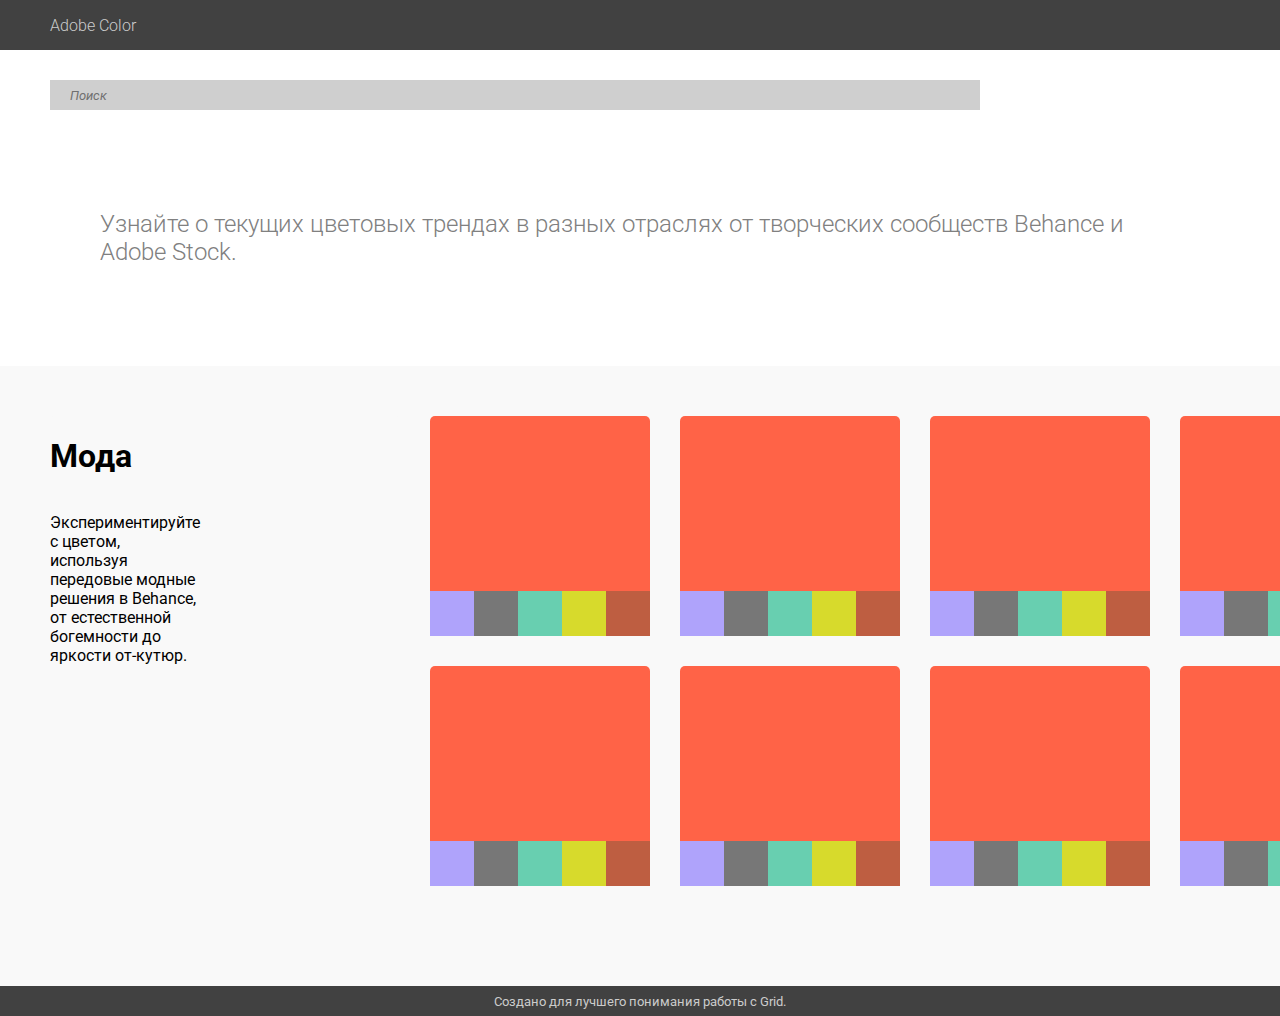
==== students/nataiaBrega/index.html @ c28725a4 "init" ====
<!DOCTYPE html>
<html lang="en">

<head>
    <meta charset="UTF-8">
    <meta name="viewport" content="width=device-width, initial-scale=1.0">
    <title>MyGrid</title>
    <link rel="stylesheet" href="style.css">
    <link rel="preconnect" href="https://fonts.gstatic.com">
    <link href="https://fonts.googleapis.com/css2?family=Roboto:wght@500;400;300;100&display=swap" rel="stylesheet">
</head>

<body>
    <header>
        Adobe Color
    </header>
    <nav>
        Поиск
    </nav>
    <section>
        Узнайте о текущих цветовых трендах в разных отраслях от творческих сообществ Behance и Adobe Stock.
    </section>
    <div class="grid">
        <div class="left">
            <h1>Мода</h1>
            <p>Экспериментируйте с цветом, используя передовые модные решения в Behance, от естественной богемности до
                яркости от-кутюр.
            </p>
        </div>
        <div class="center">
            <div></div>
            <div></div>
            <div></div>
            <div></div>
            <div></div>
        </div>
        <div class="center">
            <div></div>
            <div></div>
            <div></div>
            <div></div>
            <div></div>
        </div>
        <div class="center">
            <div></div>
            <div></div>
            <div></div>
            <div></div>
            <div></div>
        </div>
        <div class="center">
            <div></div>
            <div></div>
            <div></div>
            <div></div>
            <div></div>
        </div>
        <div class="center">
            <div></div>
            <div></div>
            <div></div>
            <div></div>
            <div></div>
        </div>
        <div class="center">
            <div></div>
            <div></div>
            <div></div>
            <div></div>
            <div></div>
        </div>
        <div class="center">
            <div></div>
            <div></div>
            <div></div>
            <div></div>
            <div></div>
        </div>
        <div class="center">
            <div></div>
            <div></div>
            <div></div>
            <div></div>
            <div></div>
        </div>
        <div class="center">
            <div></div>
            <div></div>
            <div></div>
            <div></div>
            <div></div>
        </div>
        <div class="center">
            <div></div>
            <div></div>
            <div></div>
            <div></div>
            <div></div>
        </div>
    </div>
    <footer>
        Создано для лучшего понимания работы с Grid.
    </footer>
</body>

</html>
---- students/nataiaBrega/style.css ----
body {
    margin: 0;
    padding: 0;
    font-family: 'Roboto', sans-serif;
}

header {
    display: flex;
    justify-content: start;
    align-items: center;
    height: 50px;
    width: 100%;
    top: 0px;
    background-color: rgb(65, 65, 65);
    color: rgb(204, 204, 204);
    padding-left: 50px;
    font-weight: 300;
    position: fixed;
}

nav {
    display: flex;
    justify-content: start;
    align-items: center;
    height: 20px;
    background-color: rgb(207, 207, 207);
    color: rgb(112, 112, 112);
    margin: 80px 300px 0px 50px;
    padding: 5px;
    padding-left: 20px;
    font-style: italic;
    font-size: small;
}

section {
    display: flex;
    justify-content: start;
    align-items: center;
    padding: 100px;
    font-weight: 300;
    font-size: x-large;
    color: grey;
}

.grid {
    display: grid;
    gap: 30px;
    padding: 50px;
    padding-bottom: 100px;
    background-color: rgb(249, 249, 249);
    grid-template-areas:
        "left center center center center center"
        "left center center center center center";
    grid-template-columns: 2fr repeat(5, 1fr);
    grid-template-rows: 1fr 1fr;
}

.left {
    grid-area: left;
    background-color: rgb(249, 249, 249);
}

.center {
    background-color: tomato;
}

.grid .left{
    display: flex;
    flex-direction: column;
    justify-content: start;
    align-items: flex-start;
    padding-right: 200px;
}

.center {
    display: flex;
    align-items: flex-end;
    justify-content: space-between;
    height: 220px;
    width: 220px;
    display: flex;
}

.center div {
    display: flex;
    height: 45px;
    width: 45px;
    border-radius: 0px !important;
}

.center div:nth-of-type(1) {
    background-color: rgb(175, 163, 251);
}

.center div:nth-of-type(2) {
    background-color: rgb(119, 119, 119);
}

.center div:nth-of-type(3) {
    background-color: rgb(104, 207, 176);
}

.center div:nth-of-type(4) {
    background-color: rgb(215, 218, 44);
}

.center div:nth-of-type(5) {
    background-color: rgb(190, 94, 65);
}

.grid div {
    border-radius: 5px;
}

footer {
    display: flex;
    justify-content: center;
    align-items: center;
    height: 30px;
    width: 100%;
    background-color: rgb(65, 65, 65);
    color: rgb(204, 204, 204);
    font-size: small;
}
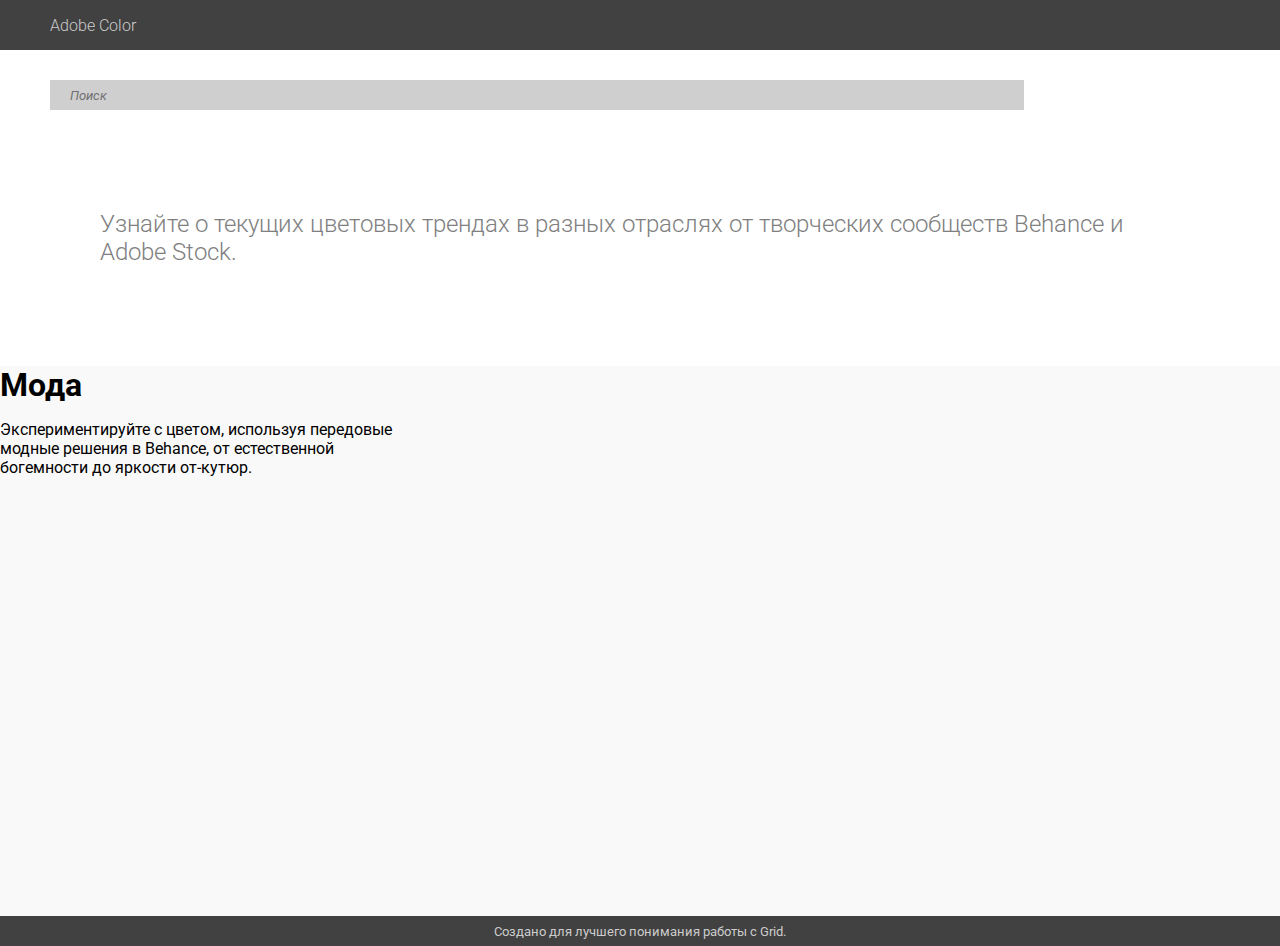
==== commit 7e83bdf1: "test" ====
--- a/students/nataiaBrega/index.html
+++ b/students/nataiaBrega/index.html
@@ -5,7 +5,7 @@
     <meta charset="UTF-8">
     <meta name="viewport" content="width=device-width, initial-scale=1.0">
     <title>MyGrid</title>
-    <link rel="stylesheet" href="style.css">
+    <link rel="stylesheet" href="./css/style.css">
     <link rel="preconnect" href="https://fonts.gstatic.com">
     <link href="https://fonts.googleapis.com/css2?family=Roboto:wght@500;400;300;100&display=swap" rel="stylesheet">
 </head>
@@ -17,87 +17,88 @@
     <nav>
         Поиск
     </nav>
-    <section>
+    <section class="topText">
         Узнайте о текущих цветовых трендах в разных отраслях от творческих сообществ Behance и Adobe Stock.
     </section>
-    <div class="grid">
+    <section class="main">
         <div class="left">
             <h1>Мода</h1>
             <p>Экспериментируйте с цветом, используя передовые модные решения в Behance, от естественной богемности до
-                яркости от-кутюр.
-            </p>
+                яркости от-кутюр.</p>
+            </div>
+        <div class="grid">
+            <div class="center">
+                <div></div>
+                <div></div>
+                <div></div>
+                <div></div>
+                <div></div>
+            </div>
+            <div class="center">
+                <div></div>
+                <div></div>
+                <div></div>
+                <div></div>
+                <div></div>
+            </div>
+            <div class="center">
+                <div></div>
+                <div></div>
+                <div></div>
+                <div></div>
+                <div></div>
+            </div>
+            <div class="center">
+                <div></div>
+                <div></div>
+                <div></div>
+                <div></div>
+                <div></div>
+            </div>
+            <div class="center">
+                <div></div>
+                <div></div>
+                <div></div>
+                <div></div>
+                <div></div>
+            </div>
+            <div class="center">
+                <div></div>
+                <div></div>
+                <div></div>
+                <div></div>
+                <div></div>
+            </div>
+            <div class="center">
+                <div></div>
+                <div></div>
+                <div></div>
+                <div></div>
+                <div></div>
+            </div>
+            <div class="center">
+                <div></div>
+                <div></div>
+                <div></div>
+                <div></div>
+                <div></div>
+            </div>
+            <div class="center">
+                <div></div>
+                <div></div>
+                <div></div>
+                <div></div>
+                <div></div>
+            </div>
+            <div class="center">
+                <div></div>
+                <div></div>
+                <div></div>
+                <div></div>
+                <div></div>
+            </div>
         </div>
-        <div class="center">
-            <div></div>
-            <div></div>
-            <div></div>
-            <div></div>
-            <div></div>
-        </div>
-        <div class="center">
-            <div></div>
-            <div></div>
-            <div></div>
-            <div></div>
-            <div></div>
-        </div>
-        <div class="center">
-            <div></div>
-            <div></div>
-            <div></div>
-            <div></div>
-            <div></div>
-        </div>
-        <div class="center">
-            <div></div>
-            <div></div>
-            <div></div>
-            <div></div>
-            <div></div>
-        </div>
-        <div class="center">
-            <div></div>
-            <div></div>
-            <div></div>
-            <div></div>
-            <div></div>
-        </div>
-        <div class="center">
-            <div></div>
-            <div></div>
-            <div></div>
-            <div></div>
-            <div></div>
-        </div>
-        <div class="center">
-            <div></div>
-            <div></div>
-            <div></div>
-            <div></div>
-            <div></div>
-        </div>
-        <div class="center">
-            <div></div>
-            <div></div>
-            <div></div>
-            <div></div>
-            <div></div>
-        </div>
-        <div class="center">
-            <div></div>
-            <div></div>
-            <div></div>
-            <div></div>
-            <div></div>
-        </div>
-        <div class="center">
-            <div></div>
-            <div></div>
-            <div></div>
-            <div></div>
-            <div></div>
-        </div>
-    </div>
+    </section>
     <footer>
         Создано для лучшего понимания работы с Grid.
     </footer>
--- a/students/nataiaBrega/css/style.css
+++ b/students/nataiaBrega/css/style.css
@@ -0,0 +1,137 @@
+@import './grid.css';
+@import './gallery.css';
+
+body {
+    margin: 0;
+    padding: 0;
+    font-family: 'Roboto', sans-serif;
+}
+
+header {
+    display: flex;
+    justify-content: start;
+    align-items: center;
+    height: 50px;
+    width: 100%;
+    top: 0px;
+    background-color: rgb(65, 65, 65);
+    color: rgb(204, 204, 204);
+    padding-left: 50px;
+    font-weight: 300;
+    position: fixed;
+}
+
+nav {
+    display: flex;
+    justify-content: start;
+    align-items: center;
+    height: 20px;
+    background-color: rgb(207, 207, 207);
+    color: rgb(112, 112, 112);
+    margin: 80px 20% 0px 50px;
+    padding: 5px;
+    padding-left: 20px;
+    font-style: italic;
+    font-size: small;
+}
+
+.topText {
+    display: flex;
+    justify-content: start;
+    align-items: center;
+    padding: 100px;
+    font-weight: 300;
+    font-size: x-large;
+    color: grey;
+}
+
+.left {
+    padding-left: var(--grid-padding);
+}
+
+.left h1 {
+    margin: 0px;
+}
+
+footer {
+    display: flex;
+    justify-content: center;
+    align-items: center;
+    height: 30px;
+    width: 100%;
+    background-color: rgb(65, 65, 65);
+    color: rgb(204, 204, 204);
+    font-size: small;
+}
+
+.main{
+    background-color: rgb(249, 249, 249);
+    padding-top: var(--grid-padding);
+}
+
+@media (max-width: 1030px){
+    header {
+        height: 40px;
+    }
+
+    .topText {
+        padding: 60px;
+        font-size: 20px;
+    }
+
+    .left {
+        padding-top: 30px;
+    }
+
+    .main {
+        padding-top: 0px;
+    }
+}
+
+@media (max-width: 750px){
+    header {
+        height: 30px;
+        font-size: 12px;
+    }
+
+    .topText {
+        padding: 50px;
+        font-size: 18px;
+    }
+
+    .left {
+        --grid-padding: 40px;
+    }
+
+    h1 {
+        font-size: 20px;
+    }
+     p {
+         font-size: 14px;
+     }
+
+     nav {
+         margin-top: 60px;
+     }
+
+     footer {
+        height: 25px;
+        font-size: 10px;
+     }
+}
+
+@media (max-width: 320px){
+    .topText {
+        display: none;
+    }
+
+    nav {
+        margin-top: 50px;
+        margin-bottom: 20px;
+        fo
+    }
+
+    .left {
+        padding-top: 10px;
+    }
+}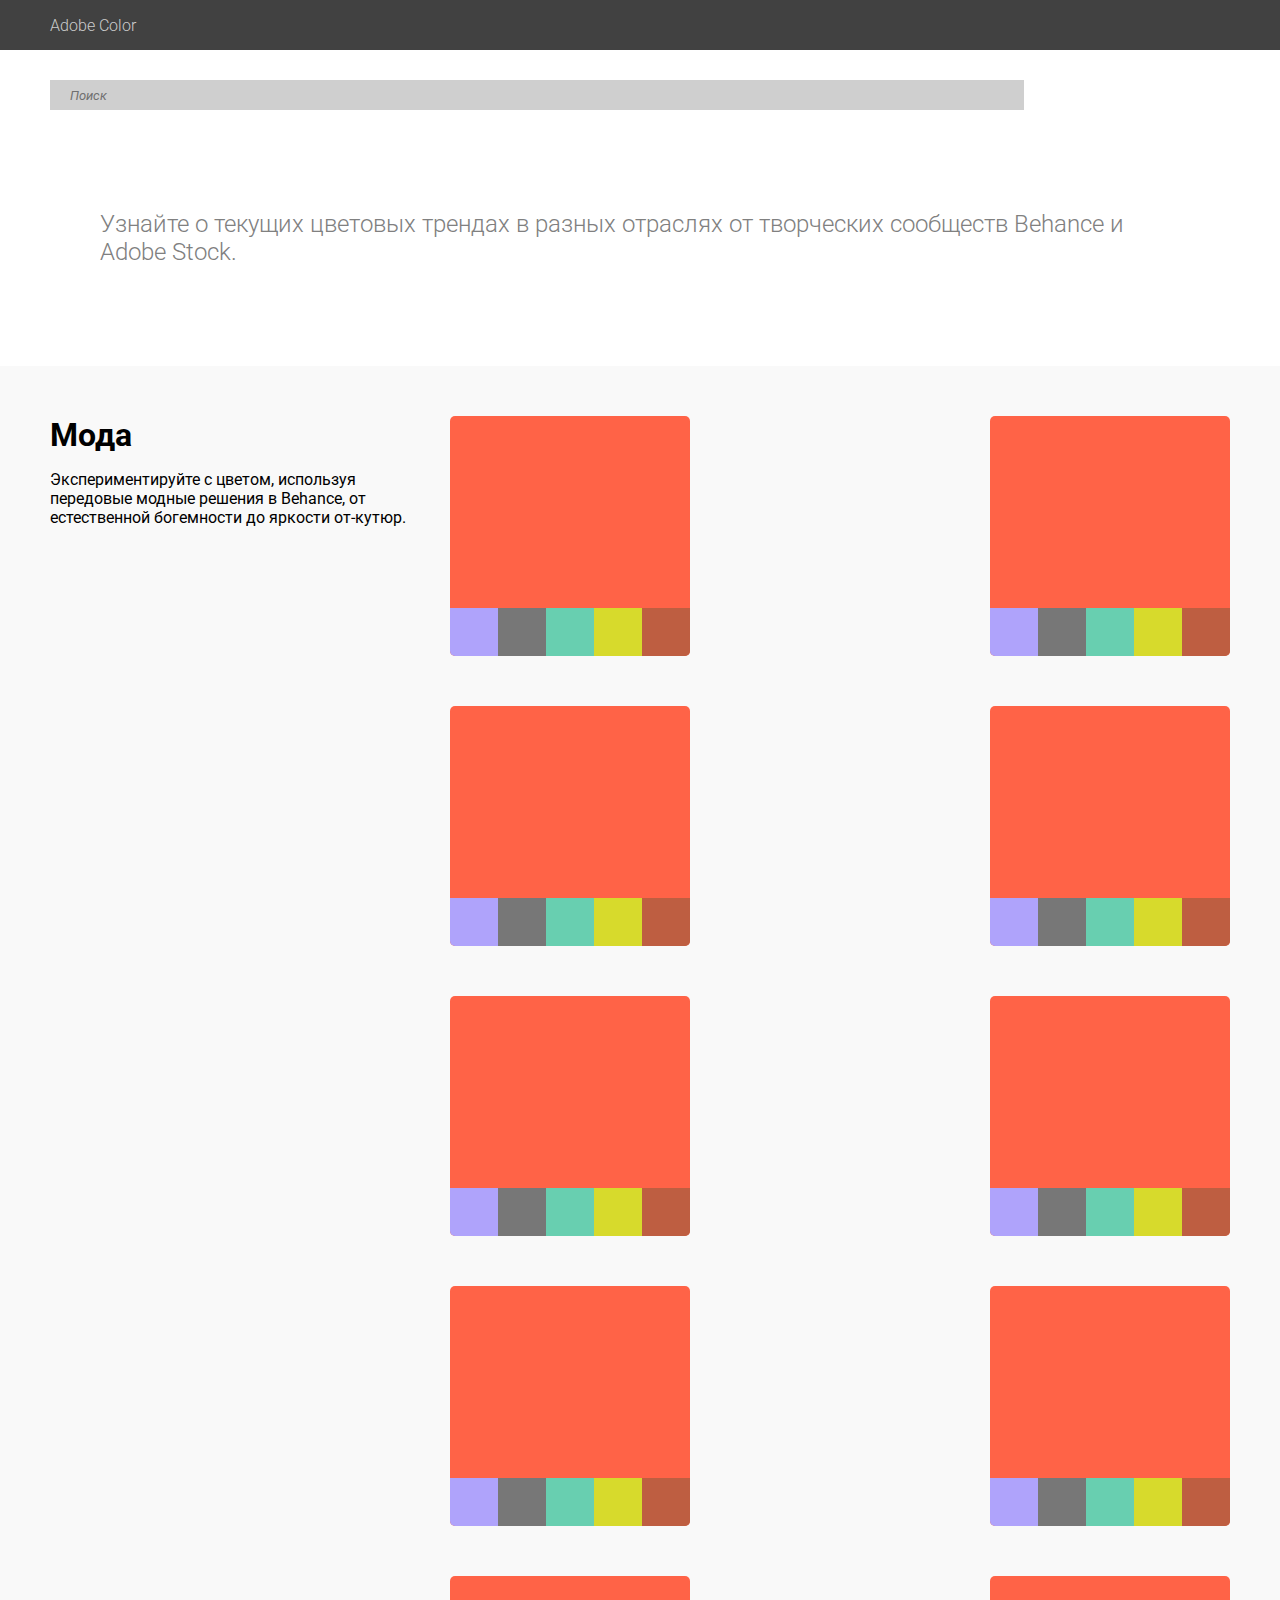
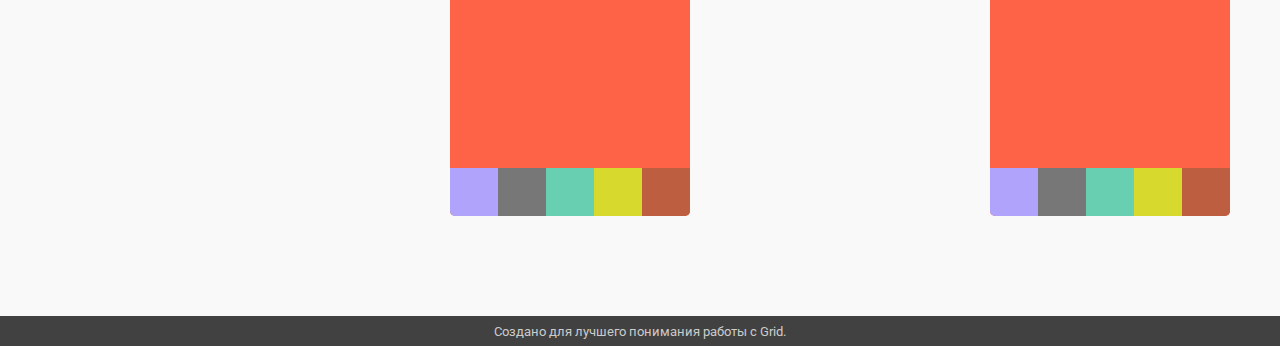
==== commit 6ee11f25: "finish" ====
--- a/students/nataiaBrega/index.html
+++ b/students/nataiaBrega/index.html
@@ -25,7 +25,7 @@
             <h1>Мода</h1>
             <p>Экспериментируйте с цветом, используя передовые модные решения в Behance, от естественной богемности до
                 яркости от-кутюр.</p>
-            </div>
+        </div>
         <div class="grid">
             <div class="center">
                 <div></div>
--- a/students/nataiaBrega/css/style.css
+++ b/students/nataiaBrega/css/style.css
@@ -46,7 +46,7 @@
 }
 
 .left {
-    padding-left: var(--grid-padding);
+    padding-right: 20px;
 }
 
 .left h1 {
@@ -128,10 +128,10 @@
     nav {
         margin-top: 50px;
         margin-bottom: 20px;
-        fo
     }
 
     .left {
         padding-top: 10px;
+        padding-left: 30px;
     }
 }